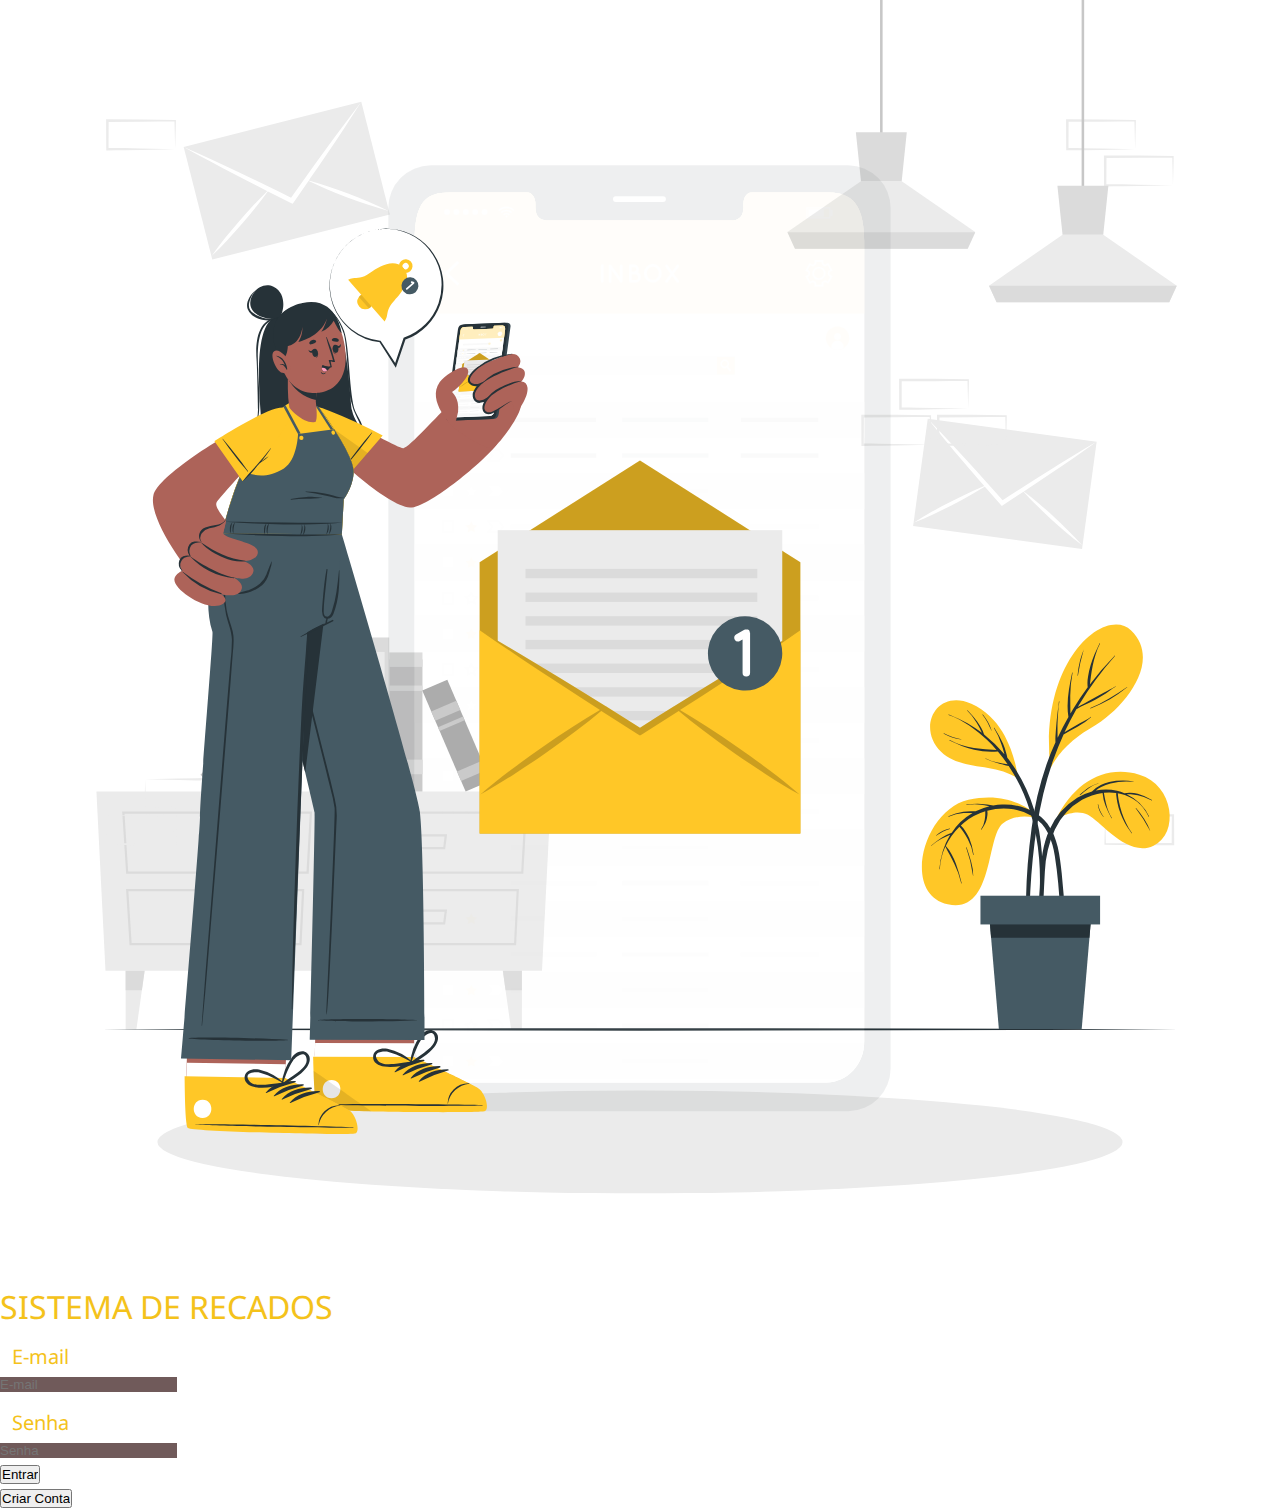
==== recados.html @ 3d358367 "edit" ====
<!DOCTYPE html>
<html lang="en">

<head>
  <meta charset="UTF-8" />
  <meta http-equiv="X-UA-Compatible" content="IE=edge" />
  <meta name="viewport" content="width=device-width, initial-scale=1.0" />
  <link href="https://cdn.jsdelivr.net/npm/bootstrap@5.2.0-beta1/dist/css/bootstrap.min.css" rel="stylesheet"
    integrity="sha384-0evHe/X+R7YkIZDRvuzKMRqM+OrBnVFBL6DOitfPri4tjfHxaWutUpFmBp4vmVor" crossorigin="anonymous" />
  <link rel="stylesheet" href="./assets/CSS/style.css" />
  <title>Recados</title>
</head>

<body class="bg-dark">
  <div class="container divMeusRecados">
    <div class="row">
      <div class="col-sm-12 d-flex justify-content-center align-items-center">
        <h4 class="text-warning">Sistema de recados</h4>
      </div>

      <div>
        <button class="btn btn-warning rounded-pill fw-bold border-0 w-15 mb-4 ms-1" onclick="sairSistema()"
          id="sairSistema" type="button">Sair</button>
      </div>
    </div>

    <div class="row">
      <form class="d-flex" id="infos_recados">
        <div class="col-lg-6 col-md-3 col-sm-2 me-2 ms-1">
          <input class="form-control" type="text" id="lembrete" name="lembrete" placeholder="Lembrete"
            required />
        </div>

        <div class="col-lg-4 col-md-2 col-sm-2 me-1">
          <input class="form-control" type="text" id="detalhamento" name="detalhamento"
            placeholder="Detalhamento" required />
        </div>

        <div class="col-lg-2 col-md-1 col-sm-2">
          <button class="btn btn-warning mb-2 ms-2" id="inputCadastrar" type="submit" value="Cadastrar">
            Criar
          </button>
        </div>
      </form>
    </div>

    <br /><br />

    <table class="table table-striped" id="tabela">
      <thead class="table-secondary" id="tabelaTopo">
        <tr>
          <th id="th1">#</th>
          <th id="th2">Lembrete</th>
          <th id="th3">Detalhamento</th>
          <th id="th4">Ação</th>
        </tr>
      </thead>

      <tbody id="tbody"></tbody>
    </table>
  </div>

  <div class="modal fade" id="myModal" tabindex="-1" role="dialog" aria-hidden="true">
    <div class="modal-dialog" role="document">
      <div class="modal-content">
        <div class="modal-header">
          <h5 class="modal-title">Inclusão</h5>
          <button type="button" class="btn-close" data-bs-dismiss="modal" aria-label="Close"></button>
        </div>

        <div class="modal-body">
          <p>Recado adicionado com sucesso!</p>
        </div>
        <div class="modal-footer">
          <button type="button" class="btn btn-success" data-bs-dismiss="modal" aria-label="Close">
            Fechar
          </button>
        </div>
      </div>
    </div>
  </div>
  <script src="https://cdn.jsdelivr.net/npm/bootstrap@5.2.0-beta1/dist/js/bootstrap.bundle.min.js"
    integrity="sha384-pprn3073KE6tl6bjs2QrFaJGz5/SUsLqktiwsUTF55Jfv3qYSDhgCecCxMW52nD2"
    crossorigin="anonymous"></script>
  <script src="./assets/js/recados.js"></script>
</body>

</html>
---- assets/CSS/style.css ----
@import url('https://fonts.googleapis.com/css2?family=Noto+Sans:wght@400;700&display=swap');

* {
  margin: 0;
  padding: 0;
  box-sizing: border-box;
  overflow: hidden;
}

body {
  font-family: "Noto Sans", Courier, monospace;
  font-size: 18px;
}



legend {
  position: relative;
  font-size: 2rem;
  font-family: "Noto Sans", Courier, monospace;
  color: #fdf8e6;
  text-transform: uppercase;
}

legend::before {
  content: "Sistema de Recados";
  position: absolute;
  color: #f4c21b;
  width: 100%;
  position: absolute;
  top: 0;
  left: 0;
  border-right: 0.4rem solid #f4c21b;
  animation: slide 6s linear infinite;
  -webkit-animation: slide 5s linear infinite;
  overflow: hidden;
}


@keyframes slide {
  0% {
    width: 0%;
  }

  50% {
    width: 100%;
  }

  100% {
    width: 0%;
  }
}


h3 {
  position: relative;
  font-size: 2rem;
  font-family: "Noto Sans", Courier, monospace;
  color: #f4c21b;
  text-transform: uppercase;

}



h3::before {
  content: "Criar Conta";
  position: absolute;
  color: #fdf8e6;
  width: 10%;
  position: absolute;
  top: 0;
  left: 0;
  border-right: 0.4rem solid #f4c21b;
  animation: slide2 6s linear infinite;
  -webkit-animation: slide2 5s linear infinite;
  overflow: hidden;
}

@keyframes slide2 {
  0% {
    width: 0%;
  }

  50% {
    width: 100%;
  }

  100% {
    width: 0%;
  }
}

h4{
  position: relative;
  font-size: 2rem;
  font-family: Impact, Haettenschweiler, "Arial Narrow Bold", sans-serif;
  color: #fdf8e6;
  text-transform: uppercase;
}

h4::before {
  content: "SISTEMA DE RECADOS";
  position: absolute;
  color: #f4c21b;
  width: 100%;
  position: absolute;
  top: 0;
  left: 0;
  border-right: 0.4rem solid #f4c21b;
  animation: slide3 10s linear;
  -webkit-animation: slide3 10s linear;
  overflow: hidden;
}

@keyframes slide3 {
  0% {
    width: 0%;
  }

  50% {
    width: 100%;
  }

  100% {
    width: 0%;
  }
}



.form-control{
  background-color: #705a5a;
  color:#ffff;
  border:none;
}


.form-control:focus{
  box-shadow: 0 0 0 0.20rem rgb(250, 204, 0) !important;
}


label {
  display: flex;
  flex: column;
  font-size: 20px;
  text-align: left;
  align-items: left;
  margin-left: 0;
  align-items: left;
  margin-left: 12px;
  margin-top: 15px;
  color: #f4c21b;
}



a {
  text-decoration: none;
  color: #f4c21b;
}

#formCadastro {
  display: flex;
  flex-direction: column;
  align-items: left;
}



.divMeusRecados {
  display: flex;
  justify-content: center;
  flex-direction: column;
  padding: 50px;

}

h2 {
  color: #f4c21b;
}

table {
  padding: 30px;
  padding: 20px;
  justify-content: center;
  align-items: center;
}

table,
th,
td {
  border: 1px solid #ffffff;
  border-collapse: collapse;
  color:#ffffff !important;
}

th,
td {
  padding: 10px;
  width: 200px;
  text-align: center;
}

table th {
  color: #f4c21b;
  background-color: #1c3002 !important;
}

tbody th {
  opacity: 0.8;
}


#th1 {
  width: 8%;
}

#th2 {
  width: 20%;
}

#th4 {
  width: 15%;
}


#msgError {
  text-align: start center;
  flex-direction: column;
  color: #ff0000;
  background-color: #2f2841;
  padding: 10px;
  border-radius: 4px;
  display: none;
}

#msgSuccess {
  text-align: start center;
  color: #00bb00;
  background-color: #2f2841;
  padding: 10px;
  border-radius: 4px;
  display: none;
}
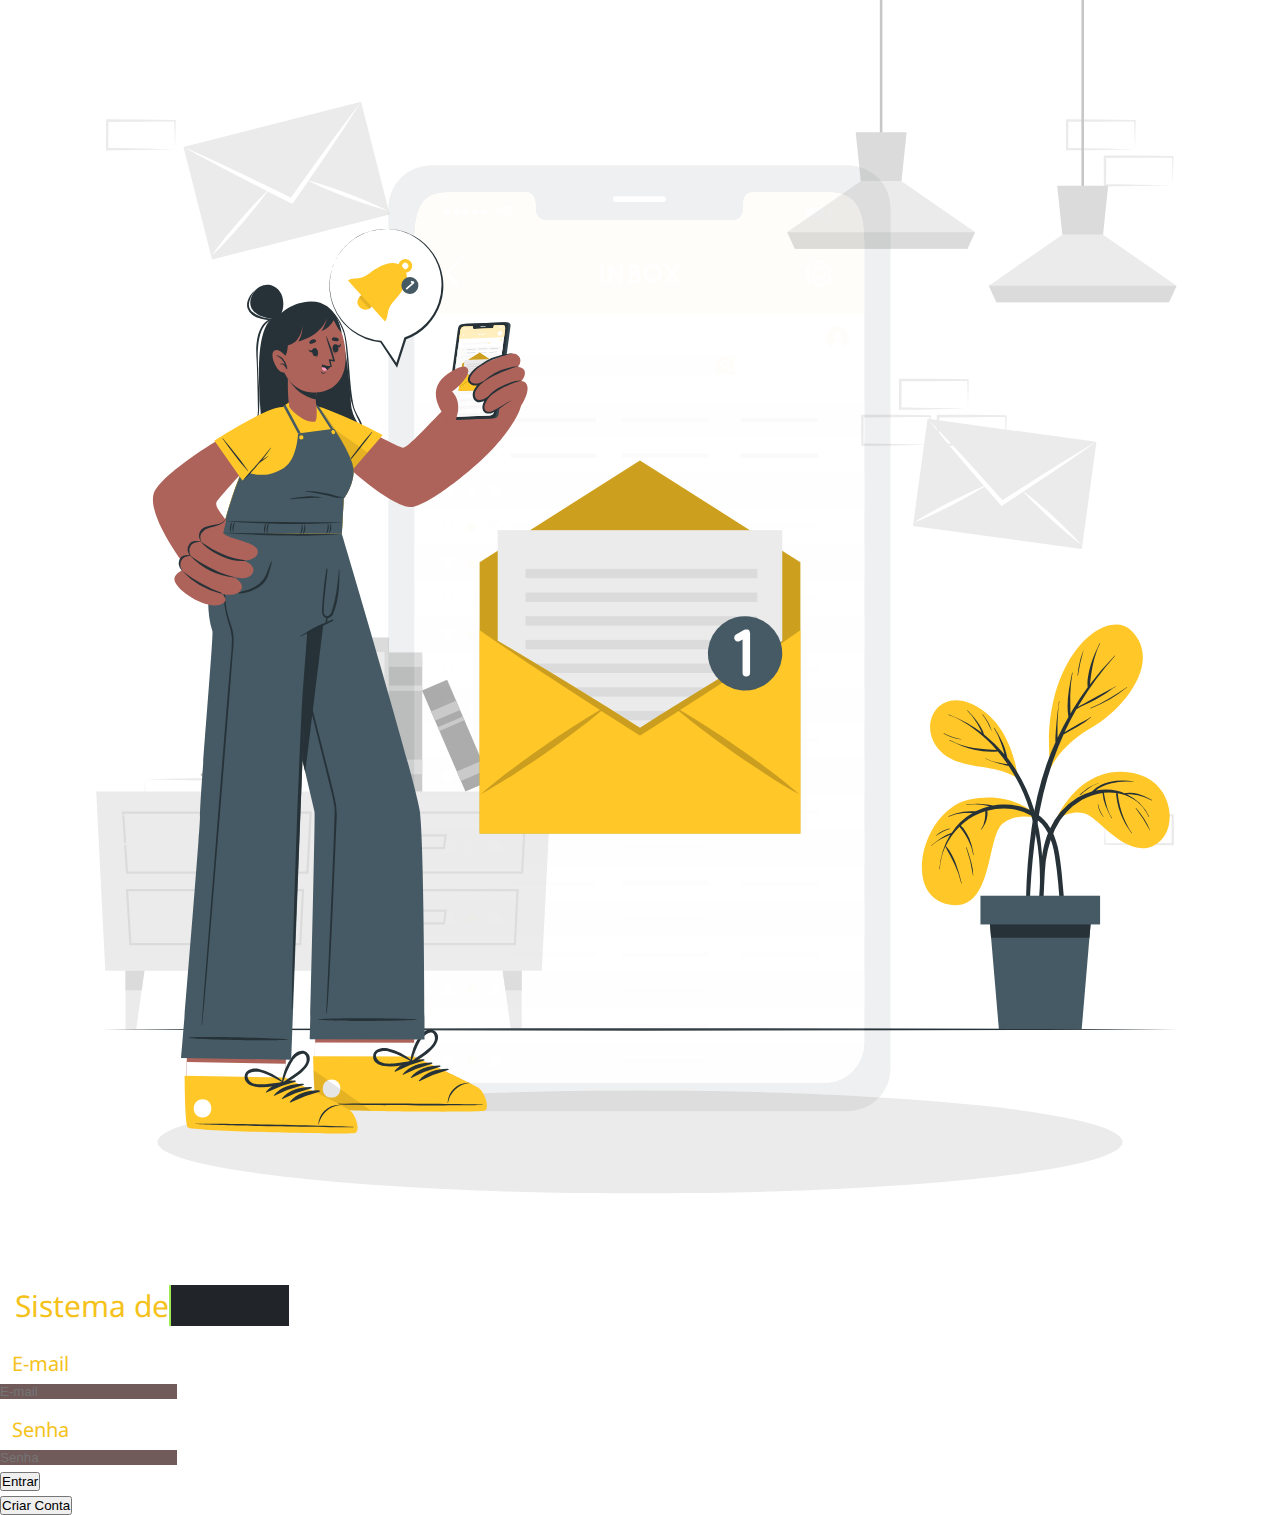
==== commit 0e6dca16: "edit" ====
--- a/recados.html
+++ b/recados.html
@@ -15,7 +15,7 @@
   <div class="container divMeusRecados">
     <div class="row">
       <div class="col-sm-12 d-flex justify-content-center align-items-center">
-        <h4 class="text-warning">Sistema de recados</h4>
+        <h4 class="text-warning">Sistema de Recados</h4>
       </div>
 
       <div>
@@ -85,4 +85,4 @@
   <script src="./assets/js/recados.js"></script>
 </body>
 
-</html>+</html>
--- a/assets/CSS/style.css
+++ b/assets/CSS/style.css
@@ -4,7 +4,6 @@
   margin: 0;
   padding: 0;
   box-sizing: border-box;
-  overflow: hidden;
 }
 
 body {
@@ -12,13 +11,65 @@
   font-size: 18px;
 }
 
-
-
+.img-fluid {
+  height: 80%;
+}
+
+.container-legend {
+  display: inline-flex;
+}
+
+.container-legend .estatico {
+  color: #f4c21b;
+  font-size: 30px;
+  font-weight: 400;
+  padding-left: 15px;
+}
+
+.container-legend .dinamico {
+  line-height: 50px;
+  height: 50px;
+  overflow: hidden;
+}
+.dinamico li {
+  color:#9eeb56;
+  list-style: none;
+  font-size: 30px;
+  font-weight: 500;
+  left: 0;
+  position: relative;
+  top:0;
+  animation: slide 4s steps(4) infinite;
+}
+@keyframes silde{
+  100%{
+    top: -360px;
+  }
+}
+.dinamico li span::after{
+  content:"";
+  position:absolute;
+  width: 100%;
+  height: 100%; 
+  left:0;
+  border-left: 2px solid #9eeb56;
+  animation: typing 0.5s steps(3) infinite;
+  background: #212529;
+}
+.dinamico li span{
+  position: relative;
+}
+@keyframes typing{
+  100%{
+    left:100%;
+    margin: 0 -35px 0 35;
+  }
+}
 legend {
   position: relative;
   font-size: 2rem;
   font-family: "Noto Sans", Courier, monospace;
-  color: #fdf8e6;
+  color:#9eeb56;
   text-transform: uppercase;
 }
 
@@ -60,49 +111,19 @@
   text-transform: uppercase;
 
 }
-
-
-
-h3::before {
-  content: "Criar Conta";
-  position: absolute;
-  color: #fdf8e6;
-  width: 10%;
-  position: absolute;
-  top: 0;
-  left: 0;
-  border-right: 0.4rem solid #f4c21b;
-  animation: slide2 6s linear infinite;
-  -webkit-animation: slide2 5s linear infinite;
-  overflow: hidden;
-}
-
-@keyframes slide2 {
-  0% {
-    width: 0%;
-  }
-
-  50% {
-    width: 100%;
-  }
-
-  100% {
-    width: 0%;
-  }
-}
-
-h4{
+ 
+h4 {
   position: relative;
   font-size: 2rem;
   font-family: Impact, Haettenschweiler, "Arial Narrow Bold", sans-serif;
-  color: #fdf8e6;
+  color:#9eeb56;
   text-transform: uppercase;
 }
 
 h4::before {
-  content: "SISTEMA DE RECADOS";
-  position: absolute;
-  color: #f4c21b;
+  content: "Sistema ";
+  position: absolute;
+  color:#9eeb56;
   width: 100%;
   position: absolute;
   top: 0;
@@ -129,14 +150,14 @@
 
 
 
-.form-control{
+.form-control {
   background-color: #705a5a;
-  color:#ffff;
-  border:none;
-}
-
-
-.form-control:focus{
+  color: #ffff;
+  border: none;
+}
+
+
+.form-control:focus {
   box-shadow: 0 0 0 0.20rem rgb(250, 204, 0) !important;
 }
 
@@ -193,7 +214,7 @@
 td {
   border: 1px solid #ffffff;
   border-collapse: collapse;
-  color:#ffffff !important;
+  color: #ffffff !important;
 }
 
 th,
